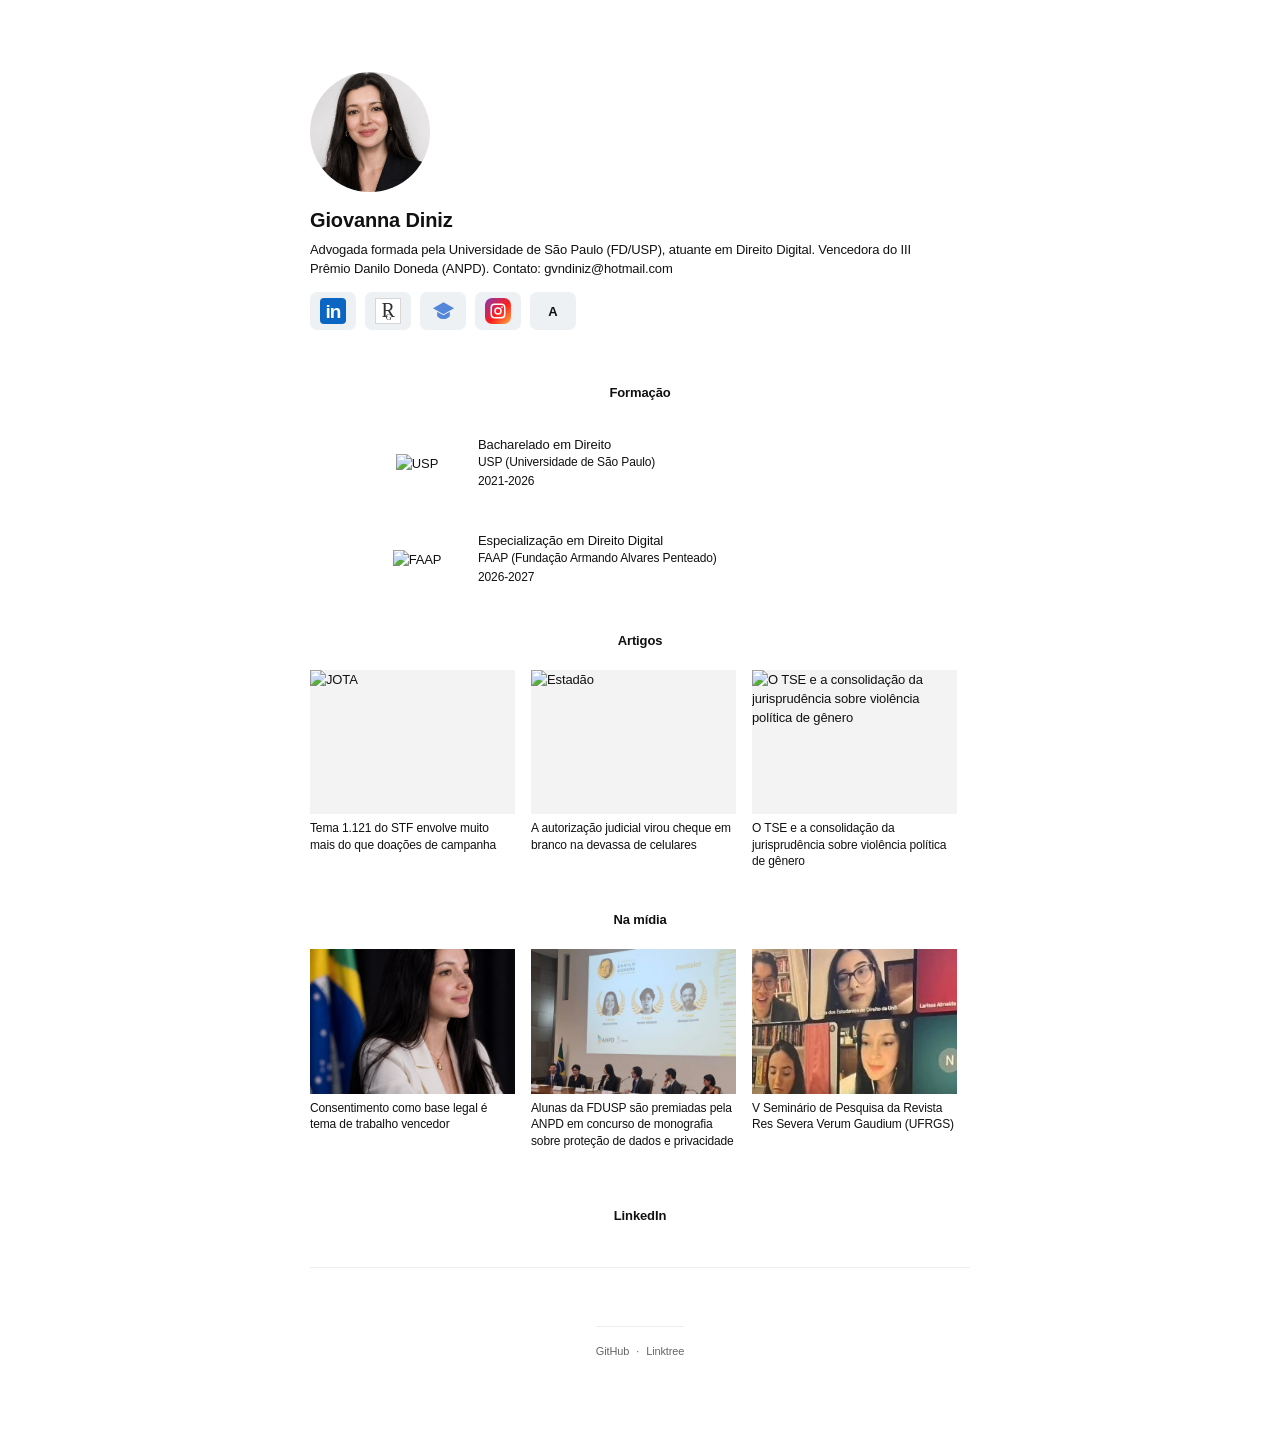
==== index.html @ c80aac91 "Update index.html" ====
<!doctype html>
<html lang="pt-BR">
<head>
  <meta charset="utf-8">
  <meta name="viewport" content="width=device-width, initial-scale=1">

  <title>Giovanna Diniz Eduardo | Direito Digital, Privacidade e Tecnologia</title>
  <meta name="description" content="Giovanna Diniz Eduardo é advogada atuante em Direito Digital, formada pela Universidade de São Paulo (FD/USP), com atuação e produção em privacidade, proteção de dados e tecnologia.">
  <meta name="author" content="Giovanna Diniz Eduardo">
  <meta name="robots" content="index, follow">

  <link rel="canonical" href="https://gvdiniz.github.io/">
  <link rel="icon" type="image/x-icon" href="/favicon.ico">
  <link rel="icon" type="image/png" sizes="512x512" href="/android-chrome-512x512.png">
  <link rel="icon" type="image/png" sizes="192x192" href="/android-chrome-192x192.png">
  <link rel="icon" type="image/png" sizes="32x32" href="/favicon-32x32.png">
  <link rel="icon" type="image/png" sizes="16x16" href="/favicon-16x16.png">
  <link rel="apple-touch-icon" sizes="180x180" href="/apple-touch-icon.png">
  <link rel="manifest" href="/site.webmanifest">
  <meta name="theme-color" content="#000000">
  <link rel="stylesheet" href="styles.css">
  <link rel="stylesheet" href="portrait-overrides.css">

  <meta property="og:type" content="profile">
  <meta property="og:title" content="Giovanna Diniz Eduardo | Direito Digital">
  <meta property="og:description" content="Advogada atuante em Direito Digital. Artigos, formação e aparições na mídia.">
  <meta property="og:url" content="https://gvdiniz.github.io/">
  <meta
  property="og:image"
  content="https://gvdiniz.github.io/images/giovanna-diniz-eduardo.jpg"
>

<meta
  property="og:image:alt"
  content="Giovanna Diniz Eduardo, advogada atuante em Direito Digital"
>

<meta name="twitter:card" content="summary_large_image">

<meta
  name="twitter:image"
  content="https://gvdiniz.github.io/images/giovanna-diniz-eduardo.jpg"
>

  <script type="application/ld+json">
{
  "@context": "https://schema.org",
  "@graph": [
    {
      "@type": "Organization",
      "@id": "https://gvdiniz.github.io/#de-paula-kraft",
      "name": "De Paula Kraft Sociedade de Advogados",
      "url": "https://depaulakraft.com.br/",
      "member": {
        "@type": "EmployeeRole",
        "roleName": "Advogada Associada",
        "member": {
          "@id": "https://gvdiniz.github.io/#giovanna"
        }
      }
    },
    {
      "@type": "Organization",
      "@id": "https://gvdiniz.github.io/#revista-sao-francisco",
      "name": "Revista Acadêmica São Francisco",
      "url": "https://direito.usp.br/area-do-aluno/5ffad5009b33-revista-academica-sao-francisco",
      "member": {
        "@type": "OrganizationRole",
        "roleName": "Editora-Chefe",
        "member": {
          "@id": "https://gvdiniz.github.io/#giovanna"
        }
      }
    },
    {
      "@type": "WebSite",
      "@id": "https://gvdiniz.github.io/#website",
      "url": "https://gvdiniz.github.io/",
      "name": "Giovanna Diniz Eduardo",
      "inLanguage": "pt-BR"
    },
    {
      "@type": "ProfilePage",
      "@id": "https://gvdiniz.github.io/#profile",
      "url": "https://gvdiniz.github.io/",
      "name": "Giovanna Diniz Eduardo",
      "primaryImageOfPage": {
        "@type": "ImageObject",
        "url": "https://gvdiniz.github.io/images/giovanna-diniz-eduardo.jpg"
      },
      "mainEntity": {
        "@type": "Person",
        "@id": "https://gvdiniz.github.io/#giovanna",
        "name": "Giovanna Diniz Eduardo",
        "alternateName": [
          "Giovanna Diniz",
          "gvdiniz"
        ],
        "url": "https://gvdiniz.github.io/",
        "image": {
          "@type": "ImageObject",
          "url": "https://gvdiniz.github.io/images/giovanna-diniz-eduardo.jpg",
          "contentUrl": "https://gvdiniz.github.io/images/giovanna-diniz-eduardo.jpg",
          "caption": "Giovanna Diniz Eduardo"
        },
        "affiliation": {
          "@id": "https://gvdiniz.github.io/#revista-sao-francisco"
        },
        "worksFor": {
          "@id": "https://gvdiniz.github.io/#de-paula-kraft"
        },
        "jobTitle": "Advogada atuante em Direito Digital",
        "description": "Advogada formada pela Universidade de São Paulo (FD/USP), atuante em Direito Digital. Vencedora do III Prêmio Danilo Doneda (ANPD).",
        "disambiguatingDescription": "Giovanna Diniz Eduardo é advogada brasileira atuante em Direito Digital, privacidade e proteção de dados, formada pela USP e FAAP.",
        "sameAs": [
          "https://www.wikidata.org/wiki/Q141515149",
          "https://www.linkedin.com/in/gvdiniz/",
          "https://jus.com.br/@gvdiniz",
          "https://scholar.google.com/citations?user=Sn_oKoaHEwMC&hl=pt-BR",
          "https://www.researchgate.net/profile/Giovanna-Diniz-Eduardo",
          "https://gvdiniz.jusbrasil.com.br/",
          "https://philpeople.org/profiles/giovanna-diniz-eduardo",
          "https://criminalplayer.com.br/players/user1793928688419/",
          "https://github.com/gvdiniz",
          "https://www.threads.com/@gvdiniz",
          "https://instagram.com/gvdiniz",
          "https://usp-br.academia.edu/gvdiniz",
          "https://br.pinterest.com/giovannadinizeduardo/",
          "https://orcid.org/0000-0002-1105-1845",
          "https://linktr.ee/gvdiniz",
          "https://www.congressoemfoco.com.br/autor/giovanna-diniz-eduardo",
          "https://www.jota.info/autor/giovanna-diniz-eduardo",
          "https://lattes.cnpq.br/6420570483544619",
          "https://x.com/gvdiniz"
        ],
        "alumniOf": {
          "@type": "CollegeOrUniversity",
          "name": "Universidade de São Paulo (USP)"
        },
        "award": [
          "Vencedora do III Prêmio Danilo Doneda (ANPD) - 2025",
          "Vencedora na III Competição de Direito, Arbitragem e Tecnologia (CoDiTech Moot), organizada pela Associação Lawgorithm - 2025",
          "Vencedora no I Concurso Imagens em Patrimônio, organizado pelo Centro de Preservação Cultural da Universidade de São Paulo (CPC-USP) - 2023"
        ],
        "knowsAbout": [
          "Direito Digital",
          "Privacidade",
          "Proteção de Dados Pessoais",
          "Data Privacy",
          "Privacy Engineering",
          "Privacy by Design",
          "Dark Patterns",
          "Deceptive Design Patterns",
          "LGPD",
          "ANPD",
          "Governança de Dados",
          "Governança de Inteligência Artificial",
          "Inteligência Artificial",
          "AI Governance",
          "Law",
          "Direito"
        ],
        "subjectOf": [
          {
            "@type": "NewsArticle",
            "headline": "Consentimento como base legal é tema de trabalho vencedor",
            "url": "https://www.gov.br/anpd/pt-br/assuntos/noticias/consentimento-como-base-legal-e-tema-do-trabalho-vencedor?",
            "publisher": {
              "@type": "GovernmentOrganization",
              "name": "Agência Nacional de Proteção de Dados"
            },
            "about": {
              "@id": "https://gvdiniz.github.io/#giovanna"
            }
          },
          {
            "@type": "NewsArticle",
            "headline": "Alunas da FDUSP são premiadas pela ANPD em concurso de monografia sobre proteção de dados e privacidade",
            "url": "https://direito.usp.br/noticia/91f4500c8857-alunas-da-fdusp-sao-premiadas-pela-anpd-em-concurso-de-monografia-sobre-protecao-de-dados-e-privacidade",
            "image": "https://direito.usp.br/pca/arquivos/91f4500c8857_img-20251111-wa0029.jpg",
            "publisher": {
              "@type": "CollegeOrUniversity",
              "name": "Faculdade de Direito da Universidade de São Paulo"
            },
            "about": {
              "@id": "https://gvdiniz.github.io/#giovanna"
            }
          },
          {
            "@type": "WebPage",
            "url": "https://www.instagram.com/p/DRA7g9LDWvh/?img_index=1",
            "about": {
              "@id": "https://gvdiniz.github.io/#giovanna"
            },
            "name": "Giovanna Diniz Eduardo foi a primeira colocada com trabalho sobre consentimento, dark patterns e escolha."
          },
          {
            "@type": "WebPage",
            "url": "https://www.instagram.com/p/DG3xYhdPlyq/?img_index=1",
            "about": {
              "@id": "https://gvdiniz.github.io/#giovanna"
            },
            "name": "Lançamento da Revista Acadêmica São Francisco com participação de Giovanna Diniz."
          },
          {
            "@type": "WebPage",
            "name": "Revista Acadêmica São Francisco",
            "url": "https://direito.usp.br/area-do-aluno/5ffad5009b33-revista-academica-sao-francisco",
            "publisher": {
              "@type": "CollegeOrUniversity",
              "name": "Faculdade de Direito da Universidade de São Paulo"
            },
            "about": {
              "@id": "https://gvdiniz.github.io/#giovanna"
            }
          },
          {
            "@type": "WebPage",
            "url": "https://www.instagram.com/p/DF_Pfx_PO34/",
            "about": {
              "@id": "https://gvdiniz.github.io/#giovanna"
            },
            "name": "Equipe da FDUSP sagrou-se bicampeã na CoDiTech, com Giovanna Diniz entre os pesquisadores.",
            "image": {
              "@type": "ImageObject",
              "url": "https://gvdiniz.github.io/images/giovanna-diniz-eduardo-coditech.jpg",
              "contentUrl": "https://gvdiniz.github.io/images/giovanna-diniz-eduardo-coditech.jpg",
              "caption": "Giovanna Diniz Eduardo na equipe da FDUSP na CoDiTech"
            }
          },
          {
            "@type": "WebPage",
            "url": "https://www.instagram.com/p/C7hEYUROgaU/",
            "about": {
              "@id": "https://gvdiniz.github.io/#giovanna"
            },
            "name": "Concurso de patrimônio cultural da USP premiou Giovanna Diniz na categoria Imagens em Patrimônio."
          },
          {
            "@type": "WebPage",
            "url": "https://www.instagram.com/p/DPKTbcNidyp",
            "about": {
              "@id": "https://gvdiniz.github.io/#giovanna"
            },
            "name": "V Seminário de Pesquisa da Revista Res Severa Verum Gaudium com participação de Giovanna Diniz."
          },
          {
            "@type": "WebPage",
            "url": "https://www.instagram.com/p/DEYQZOuOvb2",
            "about": {
              "@id": "https://gvdiniz.github.io/#giovanna"
            },
            "name": "Síntese visual apresentada pela editora Giovanna Diniz."
          },
          {
            "@type": "WebPage",
            "url": "https://www.instagram.com/p/DPLqUMCCERu",
            "about": {
              "@id": "https://gvdiniz.github.io/#giovanna"
            },
            "name": "Tese de Láurea de Giovanna Diniz sobre mercantilização dos dados pessoais."
          },
          {
            "@type": "WebPage",
            "url": "https://www.instagram.com/p/DGlwj9vx9uP/",
            "about": {
              "@id": "https://gvdiniz.github.io/#giovanna"
            },
            "name": "Evento com participação das editoras e coordenadoras da Revista Acadêmica São Francisco, Giovanna Diniz e Sara Fernandes.",
            "image": {
              "@type": "ImageObject",
              "url": "https://gvdiniz.github.io/images/giovanna-diniz-eduardo-rasf.jpeg",
              "contentUrl": "https://gvdiniz.github.io/images/giovanna-diniz-eduardo-rasf.jpeg",
              "caption": "Giovanna Diniz Eduardo em atividade da Revista Acadêmica São Francisco"
            }
          },
          {
            "@type": "WebPage",
            "url": "https://www.instagram.com/p/CuFhtYURCy9",
            "about": {
              "@id": "https://gvdiniz.github.io/#giovanna"
            },
            "name": "Celebrações — 1º Lugar: inscrição 611 — Giovanna Diniz Eduardo."
          },
          {
            "@type": "WebPage",
            "url": "https://www.instagram.com/p/C-TT3JmRWWO",
            "about": {
              "@id": "https://gvdiniz.github.io/#giovanna"
            },
            "name": "Seleção GPTC-USP — alunos da graduação USP: Eduardo Oliveira Botelho e Giovanna Diniz Eduardo."
          },
          {
            "@type": "WebPage",
            "url": "https://www.threads.com/@faculdade_de_direito_da_usp/post/DRA45LbgbBh/giovanna-diniz-eduardo-foi-a-primeira-colocada-com-o-trabalho-intitulado?hl=pt-br",
            "about": {
              "@id": "https://gvdiniz.github.io/#giovanna"
            },
            "name": "Giovanna Diniz Eduardo foi a primeira colocada com trabalho sobre consentimento e dark patterns.",
            "image": {
              "@type": "ImageObject",
              "url": "https://gvdiniz.github.io/images/giovanna-diniz-eduardo-anpd.jpeg",
              "contentUrl": "https://gvdiniz.github.io/images/giovanna-diniz-eduardo-anpd.jpeg",
              "caption": "Giovanna Diniz Eduardo, primeira colocada no III Prêmio Danilo Doneda da ANPD"
            }
          },
          {
            "@type": "WebPage",
            "url": "https://pt.linkedin.com/posts/de-paula-kraft_decreto-do-mci-e-decreto-contra-misoginia-activity-7481347298875150336-6Gxb",
            "about": {
              "@id": "https://gvdiniz.github.io/#giovanna"
            },
            "name": "De Paula Kraft: artigo de Alice de Perdigão Lana e Giovanna Diniz sobre os Decretos 12.975 e 12.976/2026."
          },
          {
            "@type": "WebPage",
            "url": "https://pt.linkedin.com/posts/de-paula-kraft_equipe-activity-7464631383466926080-wKw-",
            "about": {
              "@id": "https://gvdiniz.github.io/#giovanna"
            },
            "name": "De Paula Kraft Advogados anuncia a chegada de Giovanna Diniz à equipe."
          },
          {
            "@type": "WebPage",
            "name": "Profissionais - De Paula Kraft Advogados",
            "url": "https://depaulakraft.com.br/profissionais/",
            "publisher": {
              "@id": "https://gvdiniz.github.io/#de-paula-kraft"
            },
            "mentions": {
              "@id": "https://gvdiniz.github.io/#giovanna"
            }
          },
          {
            "@type": "NewsArticle",
            "headline": "Foi uma experiência única, de muito aprendizado, individualmente e coletivamente, assinalam vencedores da CoDiTech",
            "url": "https://direito.usp.br/noticia/bba1823bdfca-foi-uma-experiencia-unica-de-muito-aprendizado-individualmente-e-coletivamente-assinalam-vencedores-da-coditech",
            "publisher": {
              "@type": "CollegeOrUniversity",
              "name": "Faculdade de Direito da Universidade de São Paulo"
            },
            "about": {
              "@id": "https://gvdiniz.github.io/#giovanna"
            }
          },
          {
            "@type": "NewsArticle",
            "headline": "ANPD | Consentimento como base legal é tema do trabalho vencedor",
            "url": "https://legismap.com.br/conteudos/artigos-e-noticias/anpd-consentimento-como-base-legal-e-tema-do-trabalho-vencedor",
            "publisher": {
              "@type": "Organization",
              "name": "Legismap"
            },
            "about": {
              "@id": "https://gvdiniz.github.io/#giovanna"
            }
          },
          {
            "@type": "NewsArticle",
            "headline": "Participe da campanha #CartaPorUmGovernoEstadualAberto",
            "url": "https://ok.org.br/noticia/okbr-lanca-campanha-por-comprometimento-de-candidaturas-com-cidades-mais-abertas-2/",
            "publisher": {
              "@type": "Organization",
              "name": "Open Knowledge Brasil"
            },
            "about": {
              "@id": "https://gvdiniz.github.io/#giovanna"
            }
          },
          {
            "@type": "WebPage",
            "name": "De Paula Kraft Advogados - Legal Affairs",
            "url": "https://theorg.com/org/de-paula-kraft-advogados/teams/legal-affairs",
            "about": {
              "@id": "https://gvdiniz.github.io/#giovanna"
            }
          },
          {
            "@type": "WebPage",
            "name": "Resultado Seleção GPTC-USP - 2º semestre 2024",
            "url": "https://www.jorgesoutomaior.com/blog/resultado-selecao-gptc-usp-2o-semestre-2024",
            "about": {
              "@id": "https://gvdiniz.github.io/#giovanna"
            }
          },
          {
            "@type": "WebPage",
            "name": "ENCONTRO IBRAC Concorrência Econômica e Plataformas Digitais",
            "url": "https://www.ibrac.org.br/produto/encontro-ibrac-concorrencia-economica-e-plataformas-digitais/",
            "publisher": {
              "@type": "Organization",
              "name": "IBRAC"
            },
            "about": {
              "@id": "https://gvdiniz.github.io/#giovanna"
            }
          },
          {
            "@type": "NewsArticle",
            "headline": "Pesquisador de Santa Cruz é um dos vencedores em concurso nacional da ANPD",
            "url": "https://www.gaz.com.br/pesquisador-de-santa-cruz-e-um-dos-vencedores-em-concurso-nacional-da-anpd/",
            "publisher": {
              "@type": "Organization",
              "name": "Gazeta do Sul"
            },
            "about": {
              "@id": "https://gvdiniz.github.io/#giovanna"
            }
          },
          {
            "@type": "WebPage",
            "name": "Imagens do Patrimônio — I Concurso de Fotografias do Patrimônio Cultural da USP",
            "url": "https://cpc.webhostusp.sti.usp.br/index.php/2023/03/22/imagens-do-patrimonio-i-concurso-de-fotografias-do-patrimonio-cultural-da-usp/",
            "publisher": {
              "@type": "Organization",
              "name": "Centro de Preservação Cultural da Universidade de São Paulo"
            },
            "about": {
              "@id": "https://gvdiniz.github.io/#giovanna"
            }
          },
          {
            "@type": "WebPage",
            "name": "Confira a lista dos(as) selecionados(as) para participar do Lab 2023",
            "url": "https://ibccrim.org.br/confira-a-lista-dosas-selecionadosas-para-participar-do-lab-2023/",
            "publisher": {
              "@type": "Organization",
              "name": "Instituto Brasileiro de Ciências Criminais"
            },
            "about": {
              "@id": "https://gvdiniz.github.io/#giovanna"
            }
          },
          {
            "@type": "WebPage",
            "name": "Agenda internacional do CADE",
            "url": "https://ibrac.org.br/produto/agenda-internacional-do-cade/",
            "publisher": {
              "@type": "Organization",
              "name": "IBRAC"
            },
            "about": {
              "@id": "https://gvdiniz.github.io/#giovanna"
            }
          },
          {
            "@type": "WebPage",
            "name": "Como a economia dialoga com a prática do antitruste?",
            "url": "https://ibrac.org.br/produto/eventos/como-a-economia-dialoga-com-a-pratica-do-antitruste/",
            "publisher": {
              "@type": "Organization",
              "name": "IBRAC"
            },
            "about": {
              "@id": "https://gvdiniz.github.io/#giovanna"
            }
          },
          {
            "@type": "NewsArticle",
            "headline": "A importância da reescrita jurídica para um Direito mais inclusivo é foco da 2ª edição da Revista Acadêmica São Francisco",
            "url": "https://direito.usp.br/noticia/9ccac7e7e7b4-a-importancia-da-reescrita-juridica-para-um-direito-mais-inclusivo-e-foco-da-2-edicao-da-revista-academica-sao-francisco",
            "publisher": {
              "@type": "CollegeOrUniversity",
              "name": "Faculdade de Direito da Universidade de São Paulo"
            },
            "about": {
              "@id": "https://gvdiniz.github.io/#giovanna"
            }
          },
          {
            "@type": "NewsArticle",
            "headline": "Concurso que premiou aluna da FDUSP, por fotografia nos atos de 11 de agosto, recebe inscrições para segunda edição",
            "url": "https://direito.usp.br/noticia/0c885a16a474-concurso-que-premiou-aluna-da-fdusp-por-fotografia-nos-atos-de-11-de-agosto-recebe-inscricoes-para-segunda-edicao-",
            "publisher": {
              "@type": "CollegeOrUniversity",
              "name": "Faculdade de Direito da Universidade de São Paulo"
            },
            "about": {
              "@id": "https://gvdiniz.github.io/#giovanna"
            }
          },
          {
            "@type": "WebPage",
            "url": "https://www.instagram.com/p/DMJSgjlSSYQ/",
            "name": "Publicação no Instagram mencionando Giovanna Diniz",
            "about": {
              "@id": "https://gvdiniz.github.io/#giovanna"
            }
          },
          {
            "@type": "PodcastEpisode",
            "url": "https://open.spotify.com/episode/5BUiIRnWp2nYPBvivwI47q?si=1c6ff9a7c77e4f67",
            "name": "Episódio no Spotify com participação de Giovanna Diniz",
            "about": {
              "@id": "https://gvdiniz.github.io/#giovanna"
            }
          },
          {
            "@type": "WebPage",
            "url": "https://www.youtube.com/watch?v=g8bZYyxc6yU",
            "name": "Vídeo no YouTube com participação de Giovanna Diniz Eduardo",
            "about": {
              "@id": "https://gvdiniz.github.io/#giovanna"
            }
          }
        ],
        "hasCredential": {
          "@type": "EducationalOccupationalCredential",
          "credentialCategory": "Registro profissional",
          "name": "Inscrição na Ordem dos Advogados do Brasil – Seção São Paulo",
          "identifier": "OAB/SP 545.205",
          "recognizedBy": {
            "@type": "Organization",
            "name": "Ordem dos Advogados do Brasil – Seção São Paulo"
          }
        }
      },
      "hasPart": [
        {
          "@type": "Article",
          "headline": "Tema 1.121 do STF envolve muito mais do que doações de campanha",
          "url": "https://www.jota.info/opiniao-e-analise/artigos/tema-1-121-do-stf-envolve-muito-mais-do-que-doacoes-de-campanha",
          "author": {
            "@id": "https://gvdiniz.github.io/#giovanna"
          },
          "publisher": {
            "@type": "Organization",
            "name": "JOTA"
          }
        },
        {
          "@type": "Article",
          "headline": "A autorização judicial virou cheque em branco na devassa de celulares",
          "url": "https://www.estadao.com.br/politica/blog-do-fausto-macedo/a-autorizacao-judicial-virou-cheque-em-branco-na-devassa-de-celulares/",
          "author": {
            "@id": "https://gvdiniz.github.io/#giovanna"
          },
          "publisher": {
            "@type": "Organization",
            "name": "Estadão"
          },
          "image": {
            "@type": "ImageObject",
            "url": "https://cloudfront-us-east-1.images.arcpublishing.com/estadao/KBVCXH4X6RFGLIBA7FJO7QECNE.jpg",
            "contentUrl": "https://cloudfront-us-east-1.images.arcpublishing.com/estadao/KBVCXH4X6RFGLIBA7FJO7QECNE.jpg",
            "caption": "Giovanna Diniz Eduardo, autora de artigo publicado no Estadão"
          }
        },
        {
          "@type": "Article",
          "headline": "Por que a LGPD não chegou à sua embalagem dos Correios, embora o caminho já esteja aberto",
          "url": "https://conjur.com.br/2026-set-09/por-que-a-lgpd-nao-chegou-a-sua-embalagem-dos-correios-embora-o-caminho-ja-esteja-aberto/",
          "author": {
            "@id": "https://gvdiniz.github.io/#giovanna"
          }
        },
        {
          "@type": "Article",
          "headline": "Decreto do MCI e Decreto contra Misoginia: uma virada no direito digital",
          "url": "https://www.linkedin.com/pulse/decreto-do-mci-e-contra-misoginia-uma-virada-direito-digital-vjtsf",
          "author": {
            "@id": "https://gvdiniz.github.io/#giovanna"
          }
        },
        {
          "@type": "Article",
          "headline": "Aprenda o que é porta lógica e como o Decreto 12.975/26 impacta provedores",
          "url": "https://conjur.com.br/2026-jun-26/aprenda-o-que-e-porta-logica-e-como-o-decreto-no-12-975-26-impacta-provedores-2",
          "author": {
            "@id": "https://gvdiniz.github.io/#giovanna"
          }
        },
        {
          "@type": "ScholarlyArticle",
          "headline": "Notas acerca da política de privacidade do WhatsApp e a crise do consentimento",
          "url": "https://www.tjdft.jus.br/institucional/biblioteca/conteudo-revistas-juridicas/revista-de-direito-do-consumidor/2025-v-34-n-163-jan-fev",
          "author": {
            "@id": "https://gvdiniz.github.io/#giovanna"
          }
        },
        {
          "@type": "ScholarlyArticle",
          "headline": "Consentimento como base legal em ambientes digitais: Dark Patterns, a ilusão da escolha",
          "url": "https://www.gov.br/anpd/pt-br/centrais-de-conteudo/outros-documentos-e-publicacoes-institucionais/iii-premio-danilo-doneda-artigos-cientificos-vencedores.pdf/@@display-file/file",
          "author": {
            "@id": "https://gvdiniz.github.io/#giovanna"
          }
        },
        {
          "@type": "ScholarlyArticle",
          "headline": "Ensaios sobre o uso da inteligência artificial em operações de M&A",
          "url": "https://periodicos.ufmg.br/index.php/algoritmosesociedade/article/view/60875",
          "author": {
            "@id": "https://gvdiniz.github.io/#giovanna"
          }
        },
        {
          "@type": "Article",
          "headline": "O futuro da proteção da imagem póstuma diante de novas mídias",
          "url": "https://conjur.com.br/2025-set-11/o-futuro-da-protecao-da-imagem-postuma-diante-de-novas-midias-2",
          "author": {
            "@id": "https://gvdiniz.github.io/#giovanna"
          }
        },
        {
          "@type": "ScholarlyArticle",
          "headline": "O Renascimento de Justiniano pela Escola Bolonhesa (séc. XI-XIII)",
          "url": "https://seer.ufrgs.br/index.php/resseveraverumgaudium/article/view/141453",
          "author": {
            "@id": "https://gvdiniz.github.io/#giovanna"
          }
        },
        {
          "@type": "Article",
          "headline": "Provas digitais e preservação da cadeia de custódia no espelhamento do WhatsApp Web",
          "url": "https://conjur.com.br/2024-dez-11/provas-digitais-e-a-preservacao-da-cadeia-de-custodia-no-espelhamento-do-whatsapp-web",
          "author": {
            "@id": "https://gvdiniz.github.io/#giovanna"
          }
        },
        {
          "@type": "Article",
          "headline": "Redata: cinco anos no papel e três meses e meio na prática",
          "url": "https://jus.com.br/artigos/120075/redata-cinco-anos-no-papel-e-tres-meses-e-meio-na-pratica",
          "author": {
            "@id": "https://gvdiniz.github.io/#giovanna"
          },
          "publisher": {
            "@type": "Organization",
            "name": "Jus.com.br"
          }
        },
        {
          "@type": "DigitalDocument",
          "name": "Modelo de RIPD – Relatório de Impacto à Proteção de Dados Pessoais",
          "url": "https://www.jusbrasil.com.br/modelos-pecas/modelo-de-ripd-relatorio-de-impacto-a-protecao-de-dados-pessoais/7334372154",
          "author": {
            "@id": "https://gvdiniz.github.io/#giovanna"
          }
        },
        {
          "@type": "Article",
          "headline": "O TSE e a consolidação da jurisprudência sobre violência política de gênero",
          "url": "https://www.congressoemfoco.com.br/artigo/122580/tse-e-a-jurisprudencia-sobre-violencia-politica-de-genero",
          "datePublished": "2026-09-25T18:00:00-03:00",
          "author": {
            "@id": "https://gvdiniz.github.io/#giovanna"
          },
          "publisher": {
            "@type": "Organization",
            "name": "Congresso em Foco"
          }
        }
      ]
    }
  ]
}
  </script>
</head>

<body>
  <main class="site-shell">
    <header class="intro">
      <figure class="portrait">
        <img
          src="images/giovanna-diniz-eduardo.jpg"
          alt="Giovanna Diniz Eduardo, advogada atuante em Direito Digital"
          width="120"
          height="120"
          fetchpriority="high"
        >
      </figure>

      <h1>Giovanna Diniz</h1>

      <p class="bio">
        Advogada formada pela Universidade de São Paulo (FD/USP), atuante em Direito Digital.
        Vencedora do III Prêmio Danilo Doneda (ANPD). Contato: gvndiniz@hotmail.com
      </p>

      <nav class="socials" aria-label="Redes e perfis">
        
        <!-- LinkedIn -->
        <a href="https://www.linkedin.com/in/gvdiniz/" aria-label="LinkedIn" title="LinkedIn">
          <span class="social-icon linkedin-mark" aria-hidden="true">in</span>
        </a>

        <!-- ResearchGate -->
        <a href="https://www.researchgate.net/profile/Giovanna-Diniz-Eduardo" aria-label="ResearchGate" title="ResearchGate">
          <span class="social-icon researchgate-mark" aria-hidden="true">R<sup>G</sup></span>
        </a>

        <!-- Google Scholar -->
        <a href="https://scholar.google.com/citations?user=Sn_oKoaHEwMC&hl=pt-BR" aria-label="Google Scholar" title="Google Scholar">
          <span class="social-icon scholar-mark" aria-hidden="true">
            <svg viewBox="0 0 32 32">
              <path d="M16 5 3.5 12.2 16 19.4l12.5-7.2L16 5Z"></path>
              <path d="M8.5 16.2v5.3c2.2 2.2 4.7 3.4 7.5 3.4s5.3-1.2 7.5-3.4v-5.3L16 20.5l-7.5-4.3Z"></path>
            </svg>
          </span>
        </a>

        <!-- Instagram -->
        <a href="https://instagram.com/gvdiniz" aria-label="Instagram" title="Instagram">
          <span class="social-icon instagram-mark" aria-hidden="true">
            <svg viewBox="0 0 24 24">
              <path d="M7.3 2h9.4A5.3 5.3 0 0 1 22 7.3v9.4a5.3 5.3 0 0 1-5.3 5.3H7.3A5.3 5.3 0 0 1 2 16.7V7.3A5.3 5.3 0 0 1 7.3 2Zm0 2A3.3 3.3 0 0 0 4 7.3v9.4A3.3 3.3 0 0 0 7.3 20h9.4a3.3 3.3 0 0 0 3.3-3.3V7.3A3.3 3.3 0 0 0 16.7 4H7.3Zm9.95 1.5a1.25 1.25 0 1 1 0 2.5 1.25 1.25 0 0 1 0-2.5ZM12 7a5 5 0 1 1 0 10 5 5 0 0 1 0-10Zm0 2a3 3 0 1 0 0 6 3 3 0 0 0 0-6Z"></path>
            </svg>
          </span>
        </a>

<!-- Academia.edu -->
<a href="https://usp-br.academia.edu/gvdiniz" aria-label="Academia.edu" title="Academia.edu"
   target="_blank"
   rel="noopener noreferrer">
  <span class="social-icon academia-mark" aria-hidden="true">A</span>
</a>
        
      </nav>
    </header>

    <section class="section education" aria-labelledby="formacao">
      <h2 id="formacao">Formação</h2>

      <a class="education-row" href="https://www5.usp.br/">
        <span class="school-logo">
          <img
            src="https://giovannadinizeduardo.wordpress.com/wp-content/uploads/2026/09/d6b62396-c53b-4255-9771-a151e8e836cc_uspoficial-logo.jpeg?w=100"
            alt="USP"
          >
        </span>
        <span class="education-copy">
          <strong>Bacharelado em Direito</strong>
          <span>USP (Universidade de São Paulo)</span>
          <span>2021-2026</span>
        </span>
      </a>

      <a class="education-row" href="https://faap.br/">
        <span class="school-logo">
          <img
            src="https://giovannadinizeduardo.wordpress.com/wp-content/uploads/2026/09/e89f047c-33d8-4a08-a94f-83071684a83f_faap-logo.jpeg?w=100"
            alt="FAAP"
          >
        </span>
        <span class="education-copy">
          <strong>Especialização em Direito Digital</strong>
          <span>FAAP (Fundação Armando Alvares Penteado)</span>
          <span>2026-2027</span>
        </span>
      </a>
    </section>

    <section class="section" aria-labelledby="artigos">
      <h2 id="artigos">Artigos</h2>

      <div class="card-grid">

                                <a class="media-card" href="https://www.jota.info/opiniao-e-analise/artigos/tema-1-121-do-stf-envolve-muito-mais-do-que-doacoes-de-campanha">
          <img src="https://images.jota.info/wp-content/uploads/2026/08/55394144399-998a2e4df8-k.jpg" alt="JOTA">
          <span>Tema 1.121 do STF envolve muito mais do que doações de campanha</span>
        </a>

<a class="media-card" href="https://www.estadao.com.br/politica/blog-do-fausto-macedo/a-autorizacao-judicial-virou-cheque-em-branco-na-devassa-de-celulares/">
          <img src="https://feiradolivrodaunesp.com.br/noticias/wp-content/uploads/2022/05/estadao_1x1.png" alt="Estadão">
          <span>A autorização judicial virou cheque em branco na devassa de celulares</span>
        </a>

<a class="media-card" href="https://www.congressoemfoco.com.br/artigo/122580/tse-e-a-jurisprudencia-sobre-violencia-politica-de-genero">
          <img src="https://imagenes.elpais.com/resizer/v2/TWBM2XIKUWRUXX3QB5GEMP5RFY.jpg?auth=26e4a5f9905a05f6461332991641c698f86aff02dd27eb5371ec19b41d9d078c&width=414" alt="O TSE e a consolidação da jurisprudência sobre violência política de gênero">
          <span>O TSE e a consolidação da jurisprudência sobre violência política de gênero</span>
        </a>

<a class="media-card" href="https://jus.com.br/artigos/120075/redata-cinco-anos-no-papel-e-tres-meses-e-meio-na-pratica">
          <img src="https://s2-oglobo.glbimg.com/TTk0iE9vO31hnao1rN1L7s0SBok=/0x0:1600x1066/888x0/smart/filters:strip_icc()/i.s3.glbimg.com/v1/AUTH_da025474c0c44edd99332dddb09cabe8/internal_photos/bs/2025/e/x/3aD92nTbqBNruc1SBs8Q/whatsapp-image-2025-05-19-at-13.20.56-1-.jpeg" alt="Redata: cinco anos no papel e três meses e meio na prática">
          <span>Redata: cinco anos no papel e três meses e meio na prática</span>
        </a>
        
        <a class="media-card" href="https://conjur.com.br/2026-set-09/por-que-a-lgpd-nao-chegou-a-sua-embalagem-dos-correios-embora-o-caminho-ja-esteja-aberto/">
          <img src="https://giovannadinizeduardo.wordpress.com/wp-content/uploads/2026/09/prejuizo-3-bilhoes-correios-primeiro-trimestre-de-2026-960x592-1-edited.jpg" alt="">
          <span>Por que a LGPD não chegou à sua embalagem dos Correios, embora....</span>
        </a>

        <a class="media-card" href="https://www.linkedin.com/pulse/decreto-do-mci-e-contra-misoginia-uma-virada-direito-digital-vjtsf">
          <img src="https://giovannadinizeduardo.wordpress.com/wp-content/uploads/2026/09/1783691883607-edited.png" alt="">
          <span>Decreto do MCI e Decreto contra Misoginia: uma virada no direito digital</span>
        </a>

        <a class="media-card" href="https://conjur.com.br/2026-jun-26/aprenda-o-que-e-porta-logica-e-como-o-decreto-no-12-975-26-impacta-provedores-2">
          <img src="https://giovannadinizeduardo.wordpress.com/wp-content/uploads/2026/09/6f2a1149-3f2d-4133-be64-9bfb5df578fb_fotos-stf-768x485-1.jpeg" alt="">
          <span>Aprenda o que é porta lógica e como o Decreto 12.975/26 impacta provedores</span>
        </a>

        <a class="media-card" href="https://www.tjdft.jus.br/institucional/biblioteca/conteudo-revistas-juridicas/revista-de-direito-do-consumidor/2025-v-34-n-163-jan-fev">
          <img src="https://giovannadinizeduardo.wordpress.com/wp-content/uploads/2026/09/482e0abf-142a-431c-a995-49e34771ec95_logo2.jpeg" alt="">
          <span>Notas acerca da política de privacidade do WhatsApp e a crise do consentimento...</span>
        </a>

        <a class="media-card" href="https://www.gov.br/anpd/pt-br/centrais-de-conteudo/outros-documentos-e-publicacoes-institucionais/iii-premio-danilo-doneda-artigos-cientificos-vencedores.pdf/@@display-file/file">
          <img src="https://giovannadinizeduardo.wordpress.com/wp-content/uploads/2026/09/240a1dff-3622-4859-9759-aa5f029876f9_danilo-doneda-1.jpeg?w=475" alt="">
          <span>Consentimento como base legal em ambientes digitais: "dark patterns" e a...</span>
        </a>

        <a class="media-card" href="https://periodicos.ufmg.br/index.php/algoritmosesociedade/article/view/60875">
          <img src="https://giovannadinizeduardo.wordpress.com/wp-content/uploads/2026/09/4d5e578e-b683-4355-83c6-5cba88b9ead5_pexels-mvtkvrimow-2955313.jpeg" alt="">
          <span>Ensaios sobre o uso da inteligência artificial em operações de M&amp;A...</span>
        </a>

        <a class="media-card" href="https://conjur.com.br/2025-set-11/o-futuro-da-protecao-da-imagem-postuma-diante-de-novas-midias-2">
          <img src="https://giovannadinizeduardo.wordpress.com/wp-content/uploads/2026/09/e1aff3d9-1bb7-4375-a44f-0bdd965b7718_santos-publica-foto-antiga-de-neymar-e-pele-1574365375334-v2-956x1080-1.jpeg" alt="">
          <span>O futuro da proteção da imagem póstuma diante de novas mídias</span>
        </a>

        <a class="media-card" href="https://seer.ufrgs.br/index.php/resseveraverumgaudium/article/view/141453">
          <img src="https://giovannadinizeduardo.wordpress.com/wp-content/uploads/2026/09/1644097f-3f47-4b0a-9735-397c9a2cf6d1_justiniano-219218134.jpeg" alt="">
          <span>O Renascimento de Justiniano pela Escola Bolonhesa (séc. XI-XIII)</span>
        </a>

        <a class="media-card" href="https://conjur.com.br/2024-dez-11/provas-digitais-e-a-preservacao-da-cadeia-de-custodia-no-espelhamento-do-whatsapp-web">
          <img src="https://giovannadinizeduardo.wordpress.com/wp-content/uploads/2026/09/0399ab30-50fe-4cc5-a74e-589e3be89d36_prova-digital-direito-do-trabalho.jpeg" alt="">
          <span>Provas digitais e preservação da cadeia de custódia no espelhamento...</span>
        </a>

      </div>
    </section>

    <section class="section" aria-labelledby="midia">
      <h2 id="midia">Na mídia</h2>

      <div class="card-grid">
        <a class="media-card" href="https://www.gov.br/anpd/pt-br/assuntos/noticias/consentimento-como-base-legal-e-tema-do-trabalho-vencedor?">
          <img src="https://gvdiniz.github.io/images/giovanna-diniz-eduardo-anpd-gov.jpg" alt="">
          <span>Consentimento como base legal é tema de trabalho vencedor</span>
        </a>

        <a class="media-card" href="https://direito.usp.br/noticia/91f4500c8857-alunas-da-fdusp-sao-premiadas-pela-anpd-em-concurso-de-monografia-sobre-protecao-de-dados-e-privacidade">
          <img src="https://gvdiniz.github.io/images/giovanna-diniz-eduardo-anpd.jpeg" alt="">
          <span>Alunas da FDUSP são premiadas pela ANPD em concurso de monografia sobre proteção de dados e privacidade</span>
        </a>

        <a class="media-card" href="https://www.instagram.com/p/DPKTbcNidyp">
          <img src="https://gvdiniz.github.io/images/giovanna-diniz-eduardo-res-severa.jpeg" alt="">
          <span>V Seminário de Pesquisa da Revista Res Severa Verum Gaudium (UFRGS)</span>
        </a>

        <a class="media-card" href="https://direito.usp.br/noticia/bba1823bdfca-foi-uma-experiencia-unica-de-muito-aprendizado-individualmente-e-coletivamente-assinalam-vencedores-da-coditech">
          <img src="https://gvdiniz.github.io/images/giovanna-diniz-eduardo-coditech.jpg" alt="">
          <span>"Foi uma experiência única, de muito aprendizado, individualmente e coletivamente", assinalam vencedores da CoDiTech</span>
        </a>

        <a class="media-card" href="https://direito.usp.br/noticia/9ccac7e7e7b4-a-importancia-da-reescrita-juridica-para-um-direito-mais-inclusivo-e-foco-da-2-edicao-da-revista-academica-sao-francisco">
          <img src="https://gvdiniz.github.io/images/giovanna-diniz-eduardo-rasf.jpeg" alt="">
          <span>A importância da reescrita jurídica para um Direito mais inclusivo é foco da 2ª edição da Revista Acadêmica São Francisco</span>
        </a>

        <a class="media-card" href="https://direito.usp.br/noticia/0c885a16a474-concurso-que-premiou-aluna-da-fdusp-por-fotografia-nos-atos-de-11-de-agosto-recebe-inscricoes-para-segunda-edicao-">
          <img src="https://giovannadinizeduardo.wordpress.com/wp-content/uploads/2026/09/0c885a16a474_65a102e8-1b00-47be-98fa-a6c5728aa765-edited.jpeg" alt="">
          <span>Concurso que premiou aluna da FDUSP, por fotografia nos atos de 11 de agosto, recebe inscrições para segunda edição</span>
        </a>
      </div>
    </section>

<section class="section" aria-labelledby="linkedin">
  <h2 id="linkedin">LinkedIn</h2>

  <!-- Elfsight LinkedIn Feed | Untitled LinkedIn Feed -->
  <script src="https://elfsightcdn.com/platform.js" async></script>
  <div
    class="elfsight-app-58668c45-5e2f-4001-afe1-8839757e3f6d"
    data-elfsight-app-lazy
  ></div>
</section>

<footer>

    
    <footer>
      <a href="https://github.com/gvdiniz">GitHub</a>
      <span>·</span>
      <a href="https://linktr.ee/gvdiniz">Linktree</a>
    </footer>
  </main>
</body>
</html>
---- styles.css ----
/* Static recreation of the clean WordPress layout shown in the reference screenshot. */

:root {
  --page-width: 660px;
  --text: #111;
  --muted: #555;
  --soft: #777;
  --gap: 18px;
}

* {
  box-sizing: border-box;
}

html {
  background: #fff;
}

body {
  margin: 0;
  background: #fff;
  color: var(--text);
  font-family: "Helvetica Neue", Helvetica, Arial, sans-serif;
  font-size: 13px;
  line-height: 1.48;
  font-weight: 400;
  letter-spacing: -0.01em;
  -webkit-font-smoothing: antialiased;
  text-rendering: optimizeLegibility;
}

a {
  color: inherit;
  text-decoration: none;
}

.site-shell {
  width: min(var(--page-width), calc(100% - 36px));
  margin: 0 auto;
  padding: 52px 0 70px;
}

.intro h1 {
  margin: 0 0 8px;
  font-size: 20px;
  line-height: 1.2;
  font-weight: 500;
}

.bio {
  margin: 0;
  max-width: 620px;
  font-size: 13px;
}

.socials {
  display: flex;
  gap: 7px;
  align-items: center;
  margin: 14px 0 25px;
}

.socials a {
  width: 25px;
  height: 25px;
  border-radius: 50%;
  display: grid;
  place-items: center;
  text-decoration: none;
  transition: transform 120ms ease, opacity 120ms ease;
}

.socials a:nth-child(1) {
  background: #0a66c2;
  color: white;
}

.socials a:nth-child(2) {
  background: #d62976;
  color: white;
}

.socials a:nth-child(3) {
  background: #eee;
  color: #333;
}

.socials a:hover {
  transform: translateY(-1px);
  opacity: .85;
}

.socials svg {
  width: 14px;
  height: 14px;
  fill: currentColor;
}

.portrait {
  margin: 0 auto 31px;
  width: min(420px, 100%);
}

.portrait img {
  display: block;
  width: 100%;
  height: auto;
}

.section {
  margin-top: 28px;
}

.section h2 {
  margin: 0 0 18px;
  text-align: center;
  font-size: 13px;
  font-weight: 500;
}

.education {
  width: min(520px, 100%);
  margin-left: auto;
  margin-right: auto;
}

.education-row {
  display: grid;
  grid-template-columns: 74px 1fr;
  gap: 24px;
  align-items: center;
  min-height: 86px;
  color: inherit;
  text-decoration: none;
}

.education-row + .education-row {
  margin-top: 10px;
}

.school-logo {
  display: grid;
  place-items: center;
}

.school-logo img {
  max-width: 58px;
  max-height: 58px;
  width: auto;
  height: auto;
  object-fit: contain;
}

.education-copy {
  display: flex;
  flex-direction: column;
  align-items: flex-start;
}

.education-copy strong {
  font-size: 13px;
  line-height: 1.3;
}

.education-copy em {
  font-size: 12px;
  line-height: 1.3;
  font-weight: 400;
}

.education-copy > span {
  margin-top: 1px;
  font-size: 12px;
}

.card-grid {
  display: flex;
  gap: 16px;
  overflow-x: auto;
  overflow-y: hidden;
  padding: 2px 2px 12px;
  margin: 0 -2px;
  scroll-snap-type: x mandatory;
  scroll-padding-left: 2px;
  -webkit-overflow-scrolling: touch;
  scrollbar-width: thin;
  scrollbar-color: #d7d7d7 transparent;
}

.card-grid::-webkit-scrollbar {
  height: 6px;
}

.card-grid::-webkit-scrollbar-track {
  background: transparent;
}

.card-grid::-webkit-scrollbar-thumb {
  background: #d7d7d7;
  border-radius: 999px;
}

.media-card {
  display: block;
  flex: 0 0 205px;
  width: 205px;
  color: #111;
  text-decoration: none;
  scroll-snap-align: start;
}

.media-card img {
  display: block;
  width: 100%;
  aspect-ratio: 1.42 / 1;
  object-fit: cover;
  margin-bottom: 6px;
  background: #f3f3f3;
}

.media-card span {
  display: block;
  font-size: 12px;
  line-height: 1.38;
  text-decoration: none;
}

.media-card:hover span {
  opacity: .62;
}

footer {
  display: flex;
  justify-content: center;
  gap: 7px;
  margin-top: 42px;
  padding-top: 16px;
  border-top: 1px solid #eee;
  color: #666;
  font-size: 11px;
}

footer a {
  color: inherit;
  text-decoration: none;
}

@media (min-width: 1100px) {
  .site-shell {
    padding-top: 72px;
  }
}

@media (max-width: 620px) {
  body {
    font-size: 14px;
  }

  .site-shell {
    width: min(100% - 30px, var(--page-width));
    padding-top: 32px;
  }

  .intro h1 {
    font-size: 22px;
  }

  .bio {
    font-size: 14px;
  }

  .portrait {
    width: min(100%, 390px);
  }

  .education-row {
    grid-template-columns: 62px 1fr;
    gap: 16px;
  }


  .media-card span {
    font-size: 12.5px;
  }
}

@media (max-width: 420px) {

  .education-row {
    grid-template-columns: 56px 1fr;
  }
}


/* Refined Helvetica treatment */
.bio,
.education-copy,
.media-card span,
footer {
  font-weight: 400;
}

.education-copy strong,
.section h2,
.intro h1 {
  font-weight: 500;
}

.media-card span,
.education-row,
footer a {
  text-decoration: none;
}

.media-card {
  transition: opacity 140ms ease;
}

.media-card:hover {
  opacity: .68;
}


/* Horizontal article/media carousels */
@media (max-width: 620px) {
  .card-grid {
    gap: 13px;
    margin-right: calc((100vw - 100%) / -2);
    padding-right: 20px;
  }

  .media-card {
    flex-basis: min(72vw, 245px);
    width: min(72vw, 245px);
  }
}

@media (min-width: 621px) {
  .card-grid {
    cursor: grab;
  }
}


/* Stronger identity + section headings */
.intro h1,
.section h2 {
  font-weight: 700;
}

/* Expanded social/profile buttons */
.socials {
  display: flex;
  flex-wrap: wrap;
  gap: 9px;
  align-items: center;
  margin: 14px 0 25px;
}

.socials a {
  width: 46px;
  height: 38px;
  border-radius: 7px;
  display: grid;
  place-items: center;
  background: #eef1f4 !important;
  color: #111 !important;
  text-decoration: none;
  transition: transform 120ms ease, background-color 120ms ease;
}

.socials a:hover {
  transform: translateY(-1px);
  background: #e3e7eb !important;
  opacity: 1;
}

.social-icon {
  display: grid;
  place-items: center;
  width: 26px;
  height: 26px;
  line-height: 1;
  font-family: "Helvetica Neue", Helvetica, Arial, sans-serif;
  font-weight: 700;
}

.linktree-mark {
  border-radius: 6px;
  background: #43e66b;
  color: #080808;
  font-size: 22px;
}

.linkedin-mark {
  border-radius: 4px;
  background: #0a66c2;
  color: #fff;
  font-size: 19px;
  letter-spacing: -0.05em;
}

.oab-mark {
  border-radius: 50%;
  border: 2px solid #b89545;
  background: #163e78;
  color: #fff;
  font-size: 8px;
  letter-spacing: .02em;
}

.researchgate-mark {
  background: #fff;
  color: #2f2f2f;
  border: 1px solid #d7d7d7;
  font-family: Georgia, "Times New Roman", serif;
  font-size: 20px;
  font-weight: 400;
}

.researchgate-mark sup {
  font-size: 8px;
  margin-left: 1px;
  margin-top: -9px;
}

.scholar-mark {
  color: #5487d9;
}

.scholar-mark svg {
  width: 27px;
  height: 27px;
  fill: currentColor;
}

.instagram-mark {
  border-radius: 7px;
  background: linear-gradient(135deg, #833ab4, #fd1d1d 55%, #fcb045);
  color: #fff;
}

.instagram-mark svg {
  width: 18px;
  height: 18px;
  fill: currentColor;
}

.github-mark {
  color: #111;
}

.github-mark svg {
  width: 26px;
  height: 26px;
  fill: currentColor;
}

@media (max-width: 420px) {
  .socials {
    gap: 7px;
  }

  .socials a {
    width: 42px;
    height: 36px;
  }
}
---- portrait-overrides.css ----
/* Ajuste visual da foto de perfil e do cabecalho.
   Este arquivo e carregado DEPOIS do styles.css original. */

.site-shell > .intro {
  display: flex;
  flex-direction: column;
  align-items: flex-start;
  text-align: left;
}

.site-shell > .intro > .portrait {
  display: block;
  float: none;
  position: static;
  width: 120px;
  height: 120px;
  max-width: none;
  margin: 0 0 16px 0;
  padding: 0;
  align-self: flex-start;
}

.site-shell > .intro > .portrait > img {
  display: block;
  width: 120px;
  height: 120px;
  max-width: none;
  aspect-ratio: 1 / 1;
  border-radius: 50%;
  object-fit: cover;
  object-position: center 34%;
}

.site-shell > .intro > h1,
.site-shell > .intro > .bio,
.site-shell > .intro > .socials {
  align-self: flex-start;
  text-align: left;
}

.site-shell > .intro > .socials {
  justify-content: flex-start;
}

@media (max-width: 600px) {
  .site-shell > .intro > .portrait,
  .site-shell > .intro > .portrait > img {
    width: 104px;
    height: 104px;
  }
}
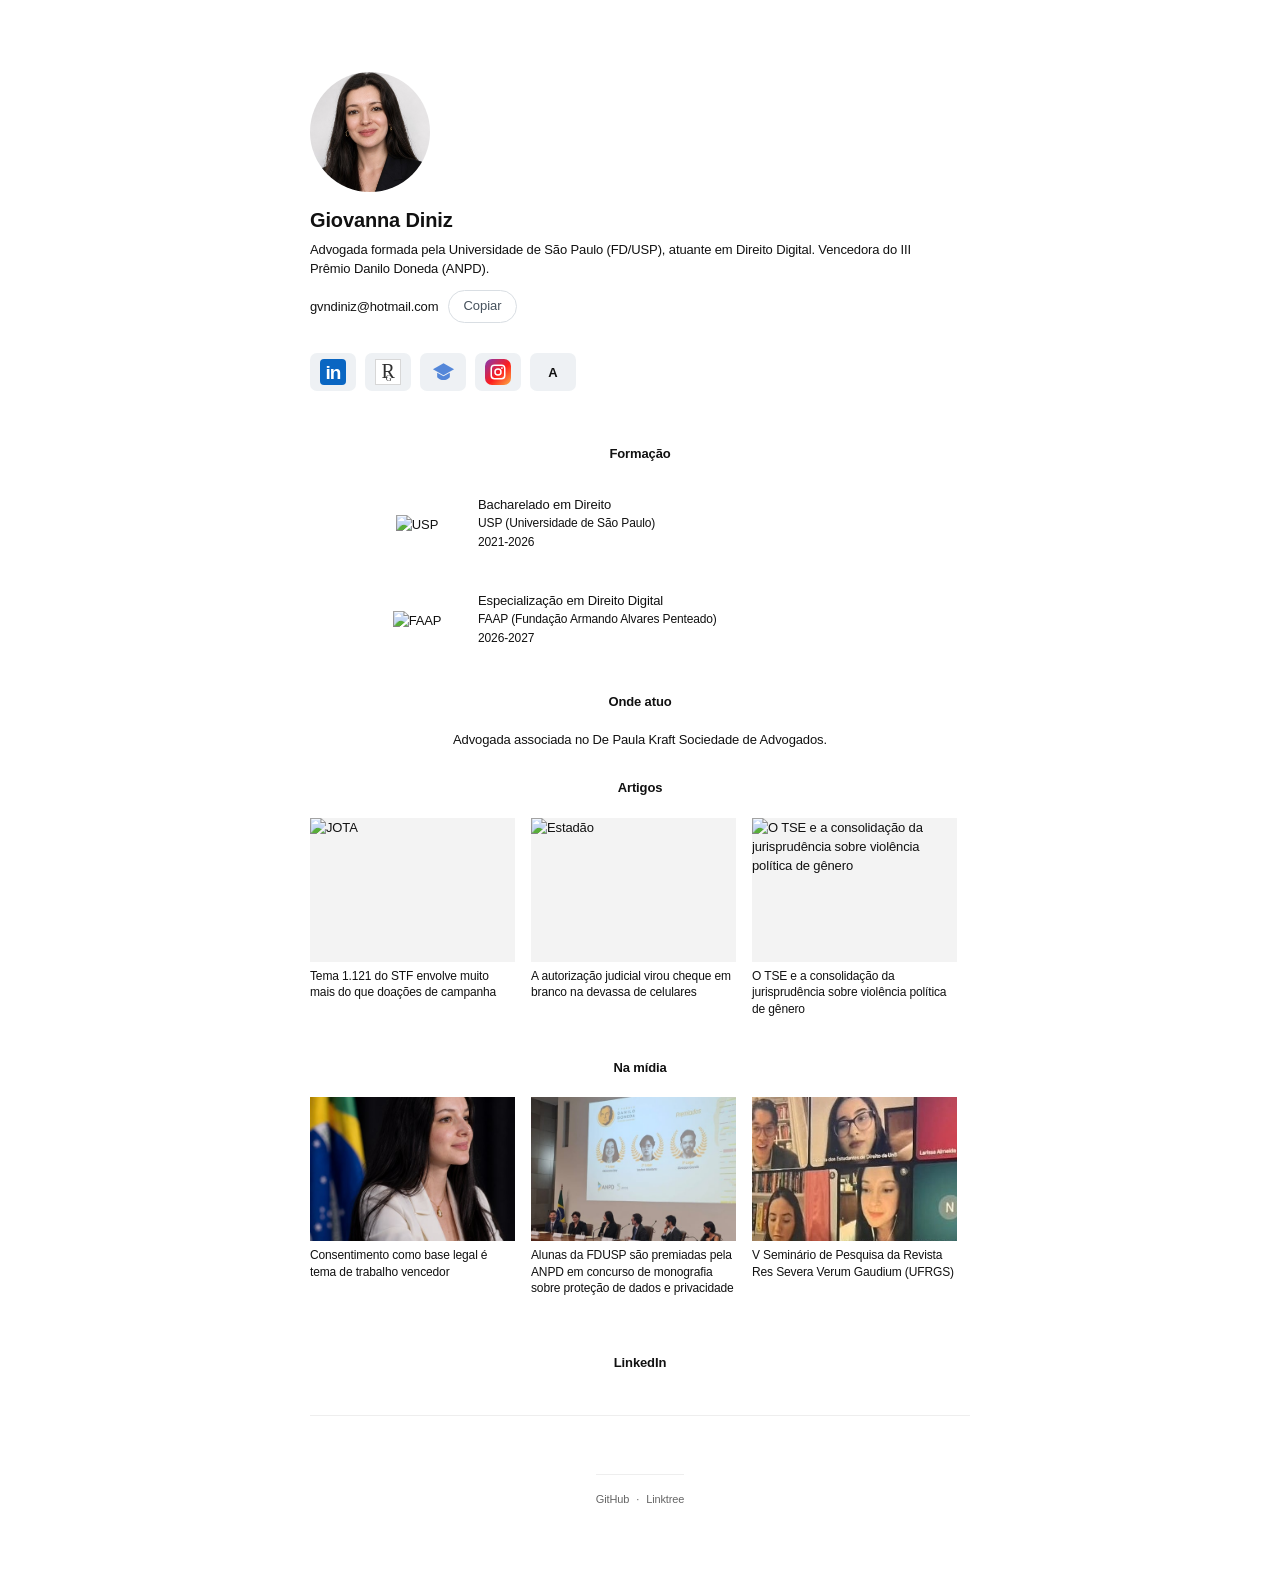
==== commit e1eae37d: "Update index.html" ====
--- a/index.html
+++ b/index.html
@@ -20,6 +20,18 @@
   <meta name="theme-color" content="#000000">
   <link rel="stylesheet" href="styles.css">
   <link rel="stylesheet" href="portrait-overrides.css">
+  <style>
+    /* Contato: discreto e alinhado ao visual existente. */
+    .contact-row { display: flex; align-items: center; flex-wrap: wrap; gap: 10px; margin: 12px 0 16px; }
+    .contact-email { color: inherit; text-decoration: none; overflow-wrap: anywhere; }
+    .contact-email:hover { text-decoration: underline; }
+    .copy-email-button { font: inherit; font-size: 13px; line-height: 1.3; color: #46515c; background: #fff; border: 1px solid #d9dee3; border-radius: 999px; padding: 7px 14px; cursor: pointer; transition: background-color .15s, border-color .15s; }
+    .copy-email-button:hover { background: #f0f3f5; border-color: #c7cfd5; }
+    .copy-email-button:focus-visible { outline: 2px solid #2869a7; outline-offset: 3px; }
+    .workplace-copy { text-align: center; line-height: 1.65; }
+    .workplace-copy a { color: inherit; text-underline-offset: 3px; }
+  </style>
+
 
   <meta property="og:type" content="profile">
   <meta property="og:title" content="Giovanna Diniz Eduardo | Direito Digital">
@@ -675,8 +687,13 @@
 
       <p class="bio">
         Advogada formada pela Universidade de São Paulo (FD/USP), atuante em Direito Digital.
-        Vencedora do III Prêmio Danilo Doneda (ANPD). Contato: gvndiniz@hotmail.com
+        Vencedora do III Prêmio Danilo Doneda (ANPD).
       </p>
+
+      <div class="contact-row" aria-label="Contato por e-mail">
+        <a class="contact-email" href="mailto:gvndiniz@hotmail.com">gvndiniz@hotmail.com</a>
+        <button class="copy-email-button" type="button" data-copy-email="gvndiniz@hotmail.com" aria-label="Copiar endereço de e-mail">Copiar</button>
+      </div>
 
       <nav class="socials" aria-label="Redes e perfis">
         
@@ -751,6 +768,13 @@
       </a>
     </section>
 
+    <section class="section workplace" aria-labelledby="onde-atuo">
+      <h2 id="onde-atuo">Onde atuo</h2>
+      <p class="workplace-copy">
+        Advogada associada no <a href="https://depaulakraft.com.br/" target="_blank" rel="noopener noreferrer">De Paula Kraft Sociedade de Advogados</a>.
+      </p>
+    </section>
+
     <section class="section" aria-labelledby="artigos">
       <h2 id="artigos">Artigos</h2>
 
@@ -880,5 +904,38 @@
       <a href="https://linktr.ee/gvdiniz">Linktree</a>
     </footer>
   </main>
+  <script>
+    document.querySelectorAll('[data-copy-email]').forEach(function (button) {
+      button.addEventListener('click', async function () {
+        const email = button.getAttribute('data-copy-email');
+        try {
+          if (navigator.clipboard && window.isSecureContext) {
+            await navigator.clipboard.writeText(email);
+          } else {
+            const temporary = document.createElement('textarea');
+            temporary.value = email;
+            temporary.setAttribute('readonly', '');
+            temporary.style.position = 'fixed';
+            temporary.style.opacity = '0';
+            document.body.appendChild(temporary);
+            temporary.select();
+            const copied = document.execCommand('copy');
+            temporary.remove();
+            if (!copied) throw new Error('Não foi possível copiar');
+          }
+          button.textContent = 'Copiado!';
+          button.setAttribute('aria-label', 'E-mail copiado');
+        } catch (error) {
+          button.textContent = 'Não foi possível copiar';
+          button.setAttribute('aria-label', 'Falha ao copiar e-mail');
+        }
+        clearTimeout(button._resetCopyTimeout);
+        button._resetCopyTimeout = setTimeout(function () {
+          button.textContent = 'Copiar';
+          button.setAttribute('aria-label', 'Copiar endereço de e-mail');
+        }, 2200);
+      });
+    });
+  </script>
 </body>
 </html>
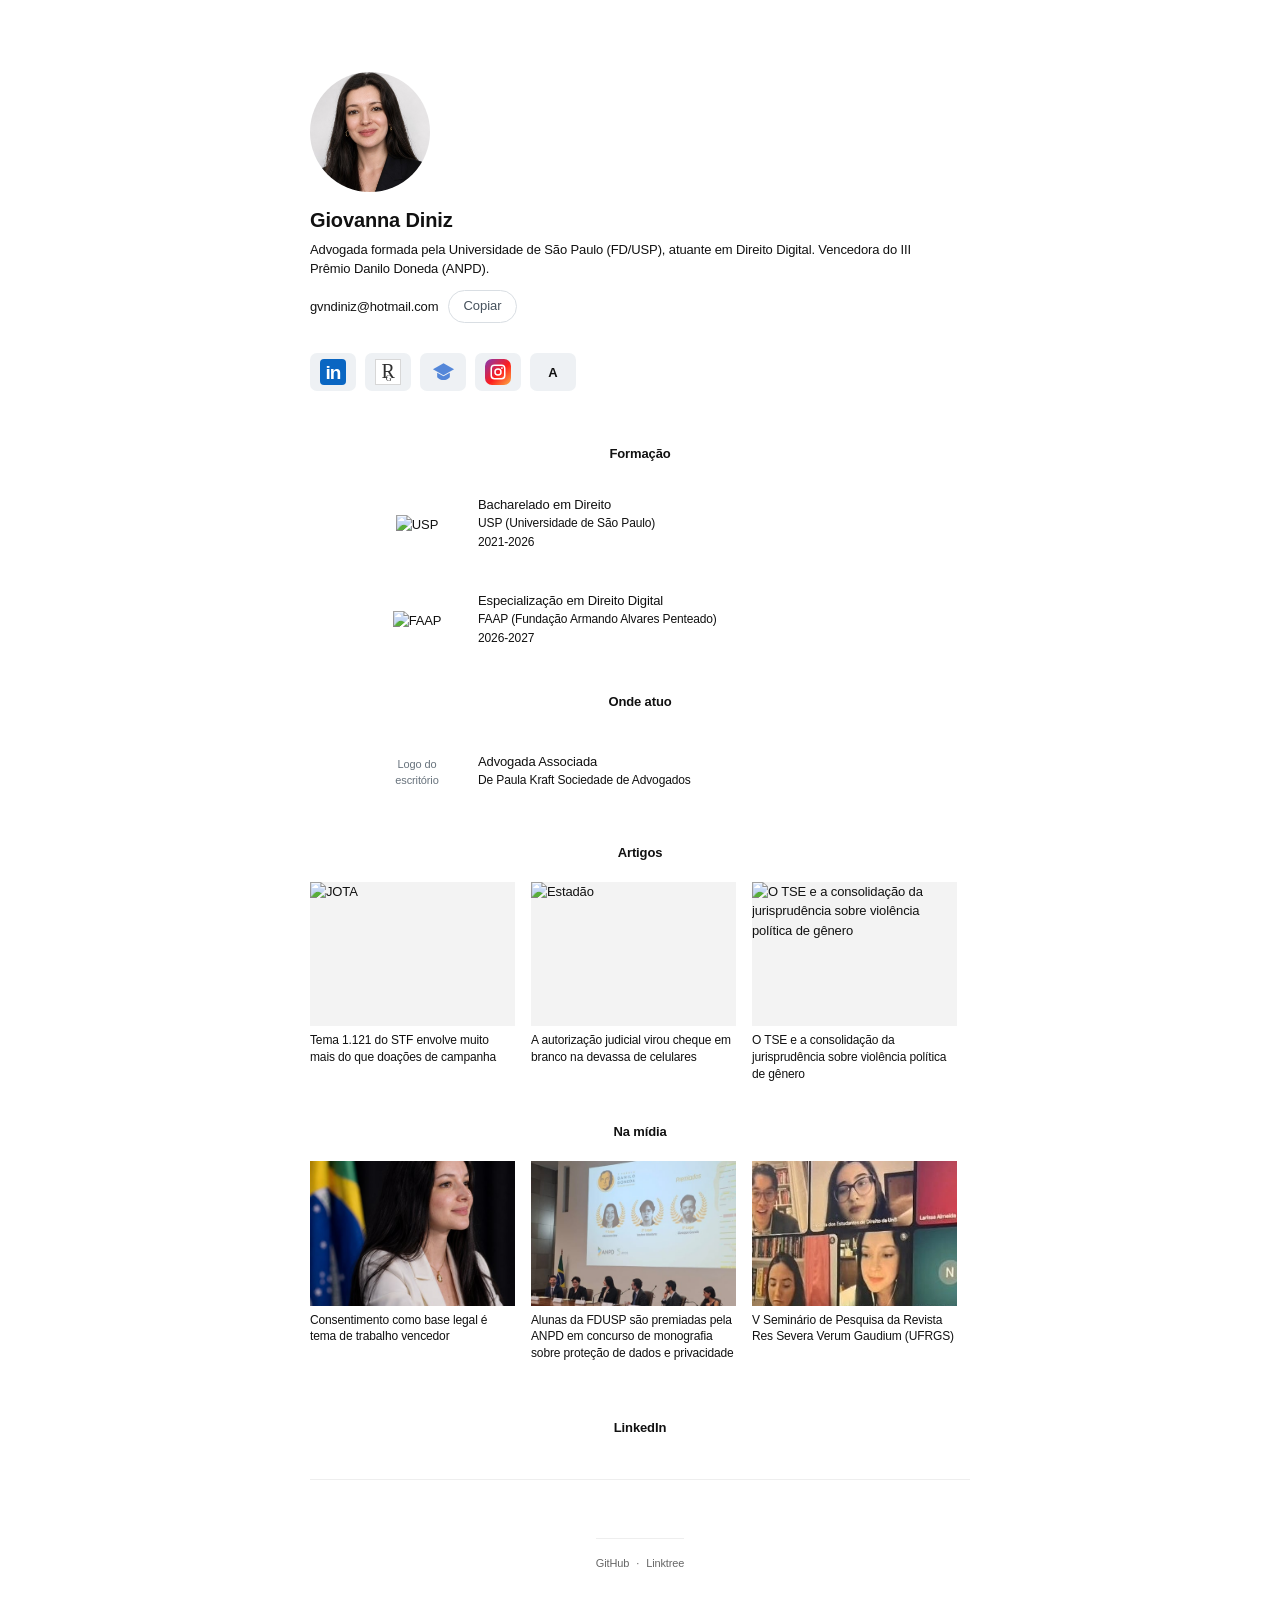
==== commit e596f2d5: "Update index.html" ====
--- a/index.html
+++ b/index.html
@@ -28,8 +28,8 @@
     .copy-email-button { font: inherit; font-size: 13px; line-height: 1.3; color: #46515c; background: #fff; border: 1px solid #d9dee3; border-radius: 999px; padding: 7px 14px; cursor: pointer; transition: background-color .15s, border-color .15s; }
     .copy-email-button:hover { background: #f0f3f5; border-color: #c7cfd5; }
     .copy-email-button:focus-visible { outline: 2px solid #2869a7; outline-offset: 3px; }
-    .workplace-copy { text-align: center; line-height: 1.65; }
-    .workplace-copy a { color: inherit; text-underline-offset: 3px; }
+    /* O espaço para o logo usa a mesma coluna dos logos de Formação. */
+    .workplace-logo-placeholder { display: flex; align-items: center; justify-content: center; width: 100%; min-height: 48px; font-size: 11px; color: #68737d; text-align: center; }
   </style>
 
 
@@ -768,11 +768,20 @@
       </a>
     </section>
 
-    <section class="section workplace" aria-labelledby="onde-atuo">
+    <section class="section education workplace" aria-labelledby="onde-atuo">
       <h2 id="onde-atuo">Onde atuo</h2>
-      <p class="workplace-copy">
-        Advogada associada no <a href="https://depaulakraft.com.br/" target="_blank" rel="noopener noreferrer">De Paula Kraft Sociedade de Advogados</a>.
-      </p>
+
+      <a class="education-row" href="https://depaulakraft.com.br/" target="_blank" rel="noopener noreferrer">
+        <span class="school-logo">
+          <!-- Coloque a imagem do escritório em images/de-paula-kraft-logo.png. -->
+          <img src="images/de-paula-kraft-logo.png" alt="Logo De Paula Kraft" onerror="this.hidden=true; this.nextElementSibling.hidden=false;">
+          <span class="workplace-logo-placeholder" hidden>Logo do escritório</span>
+        </span>
+        <span class="education-copy">
+          <strong>Advogada Associada</strong>
+          <span>De Paula Kraft Sociedade de Advogados</span>
+        </span>
+      </a>
     </section>
 
     <section class="section" aria-labelledby="artigos">
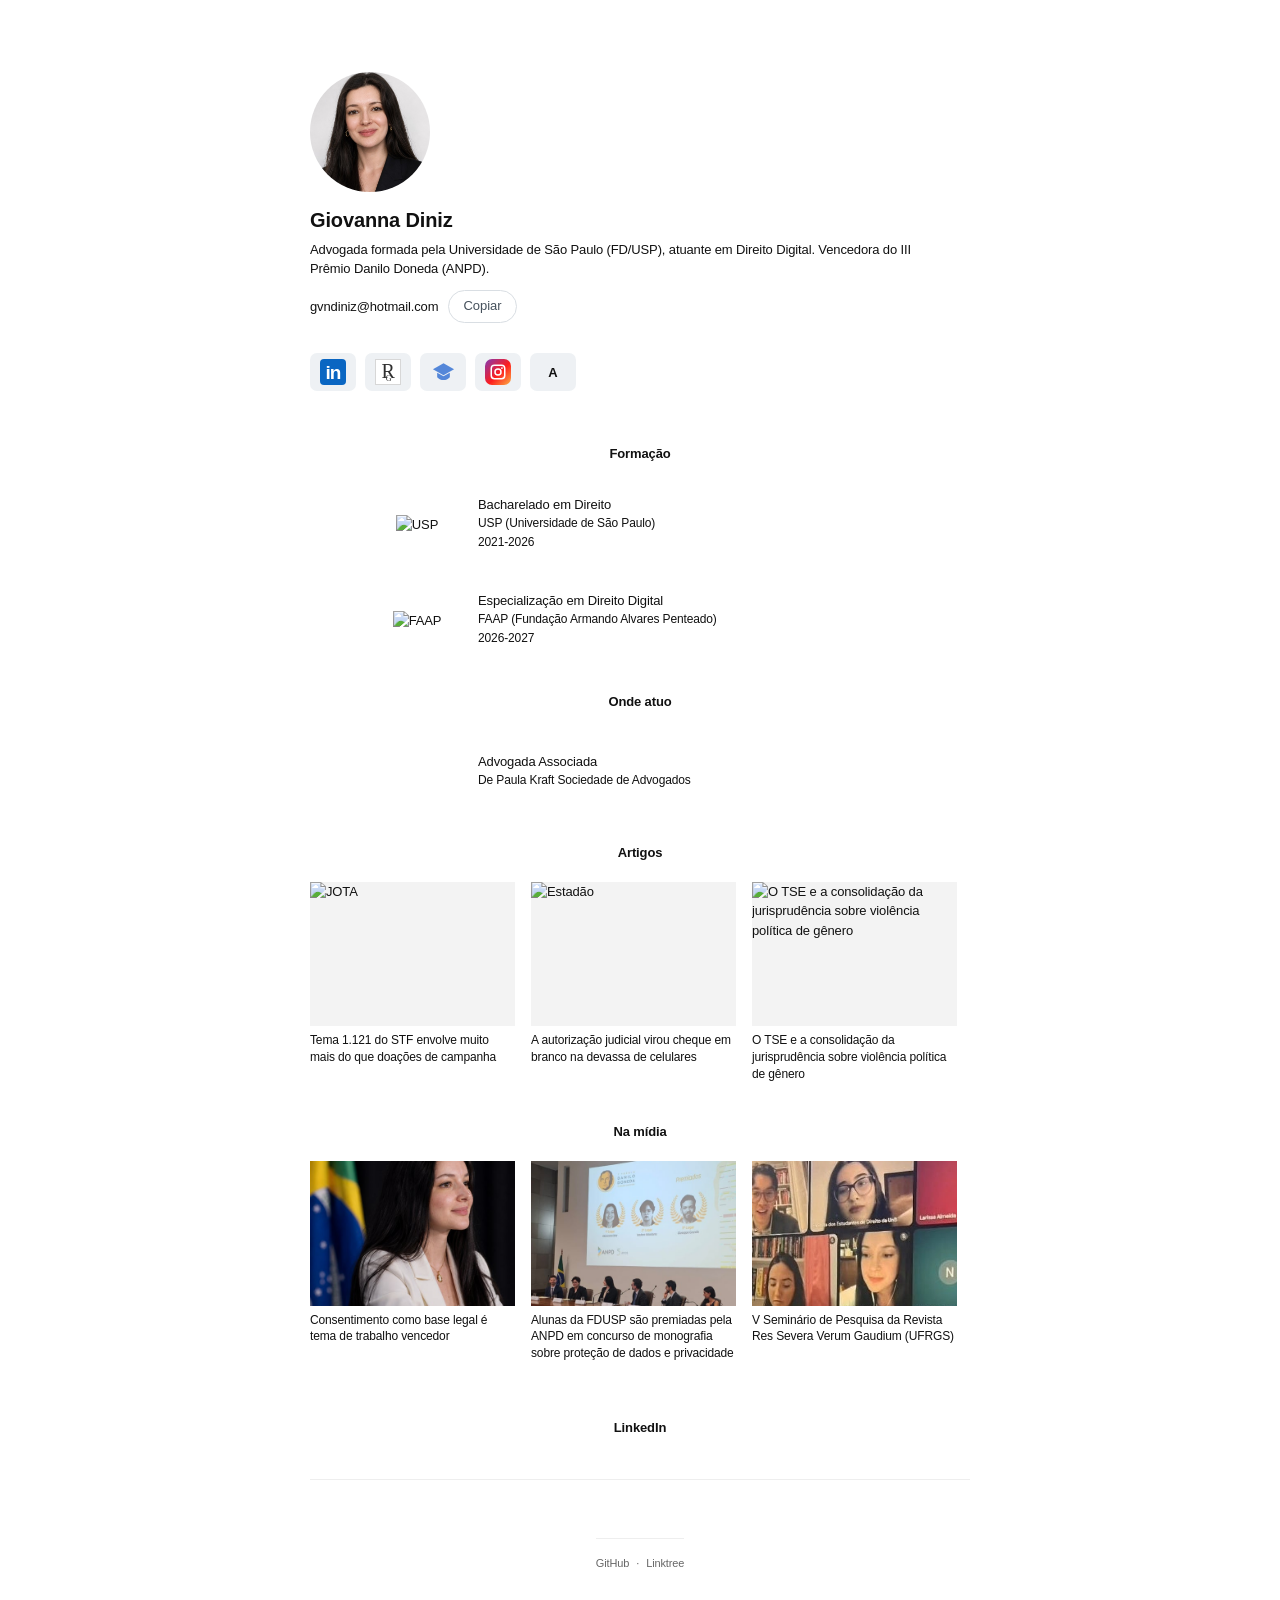
==== commit 52096e83: "Update index.html" ====
--- a/index.html
+++ b/index.html
@@ -773,9 +773,7 @@
 
       <a class="education-row" href="https://depaulakraft.com.br/" target="_blank" rel="noopener noreferrer">
         <span class="school-logo">
-          <!-- Coloque a imagem do escritório em images/de-paula-kraft-logo.png. -->
-          <img src="images/de-paula-kraft-logo.png" alt="Logo De Paula Kraft" onerror="this.hidden=true; this.nextElementSibling.hidden=false;">
-          <span class="workplace-logo-placeholder" hidden>Logo do escritório</span>
+          <img src="https://media.licdn.com/dms/image/v2/D4D0BAQF9ZPKoJa-T9w/company-logo_200_200/company-logo_200_200/0/1723217303101/de_paula_kraft_logo?e=1796860800&amp;v=beta&amp;t=Yyth-bqsxTiSm503nHqLWE8ts3evX_brAuzwgHsblPU" alt="Logo De Paula Kraft" loading="lazy" onerror="this.hidden=true; this.nextElementSibling.hidden=false;">
         </span>
         <span class="education-copy">
           <strong>Advogada Associada</strong>
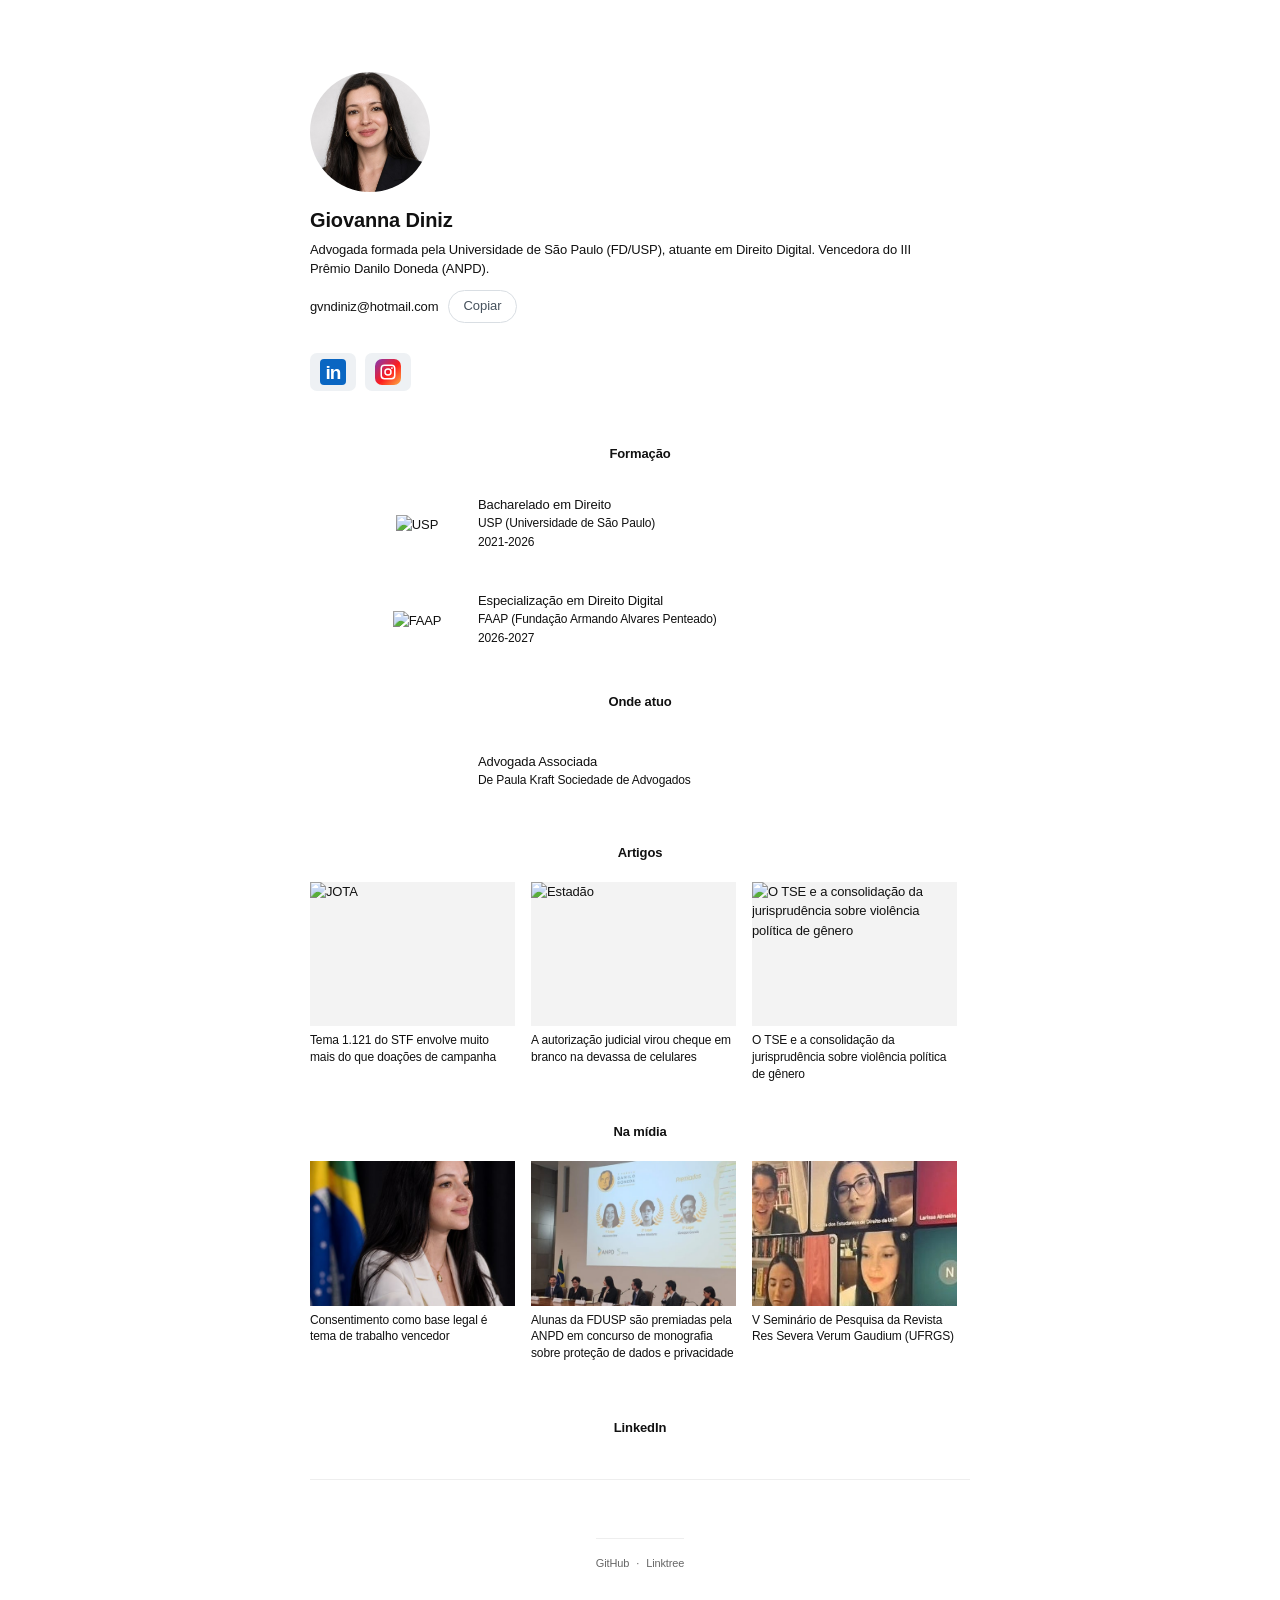
==== commit b8ed67ca: "Update index.html" ====
--- a/index.html
+++ b/index.html
@@ -702,21 +702,6 @@
           <span class="social-icon linkedin-mark" aria-hidden="true">in</span>
         </a>
 
-        <!-- ResearchGate -->
-        <a href="https://www.researchgate.net/profile/Giovanna-Diniz-Eduardo" aria-label="ResearchGate" title="ResearchGate">
-          <span class="social-icon researchgate-mark" aria-hidden="true">R<sup>G</sup></span>
-        </a>
-
-        <!-- Google Scholar -->
-        <a href="https://scholar.google.com/citations?user=Sn_oKoaHEwMC&hl=pt-BR" aria-label="Google Scholar" title="Google Scholar">
-          <span class="social-icon scholar-mark" aria-hidden="true">
-            <svg viewBox="0 0 32 32">
-              <path d="M16 5 3.5 12.2 16 19.4l12.5-7.2L16 5Z"></path>
-              <path d="M8.5 16.2v5.3c2.2 2.2 4.7 3.4 7.5 3.4s5.3-1.2 7.5-3.4v-5.3L16 20.5l-7.5-4.3Z"></path>
-            </svg>
-          </span>
-        </a>
-
         <!-- Instagram -->
         <a href="https://instagram.com/gvdiniz" aria-label="Instagram" title="Instagram">
           <span class="social-icon instagram-mark" aria-hidden="true">
@@ -725,13 +710,6 @@
             </svg>
           </span>
         </a>
-
-<!-- Academia.edu -->
-<a href="https://usp-br.academia.edu/gvdiniz" aria-label="Academia.edu" title="Academia.edu"
-   target="_blank"
-   rel="noopener noreferrer">
-  <span class="social-icon academia-mark" aria-hidden="true">A</span>
-</a>
         
       </nav>
     </header>
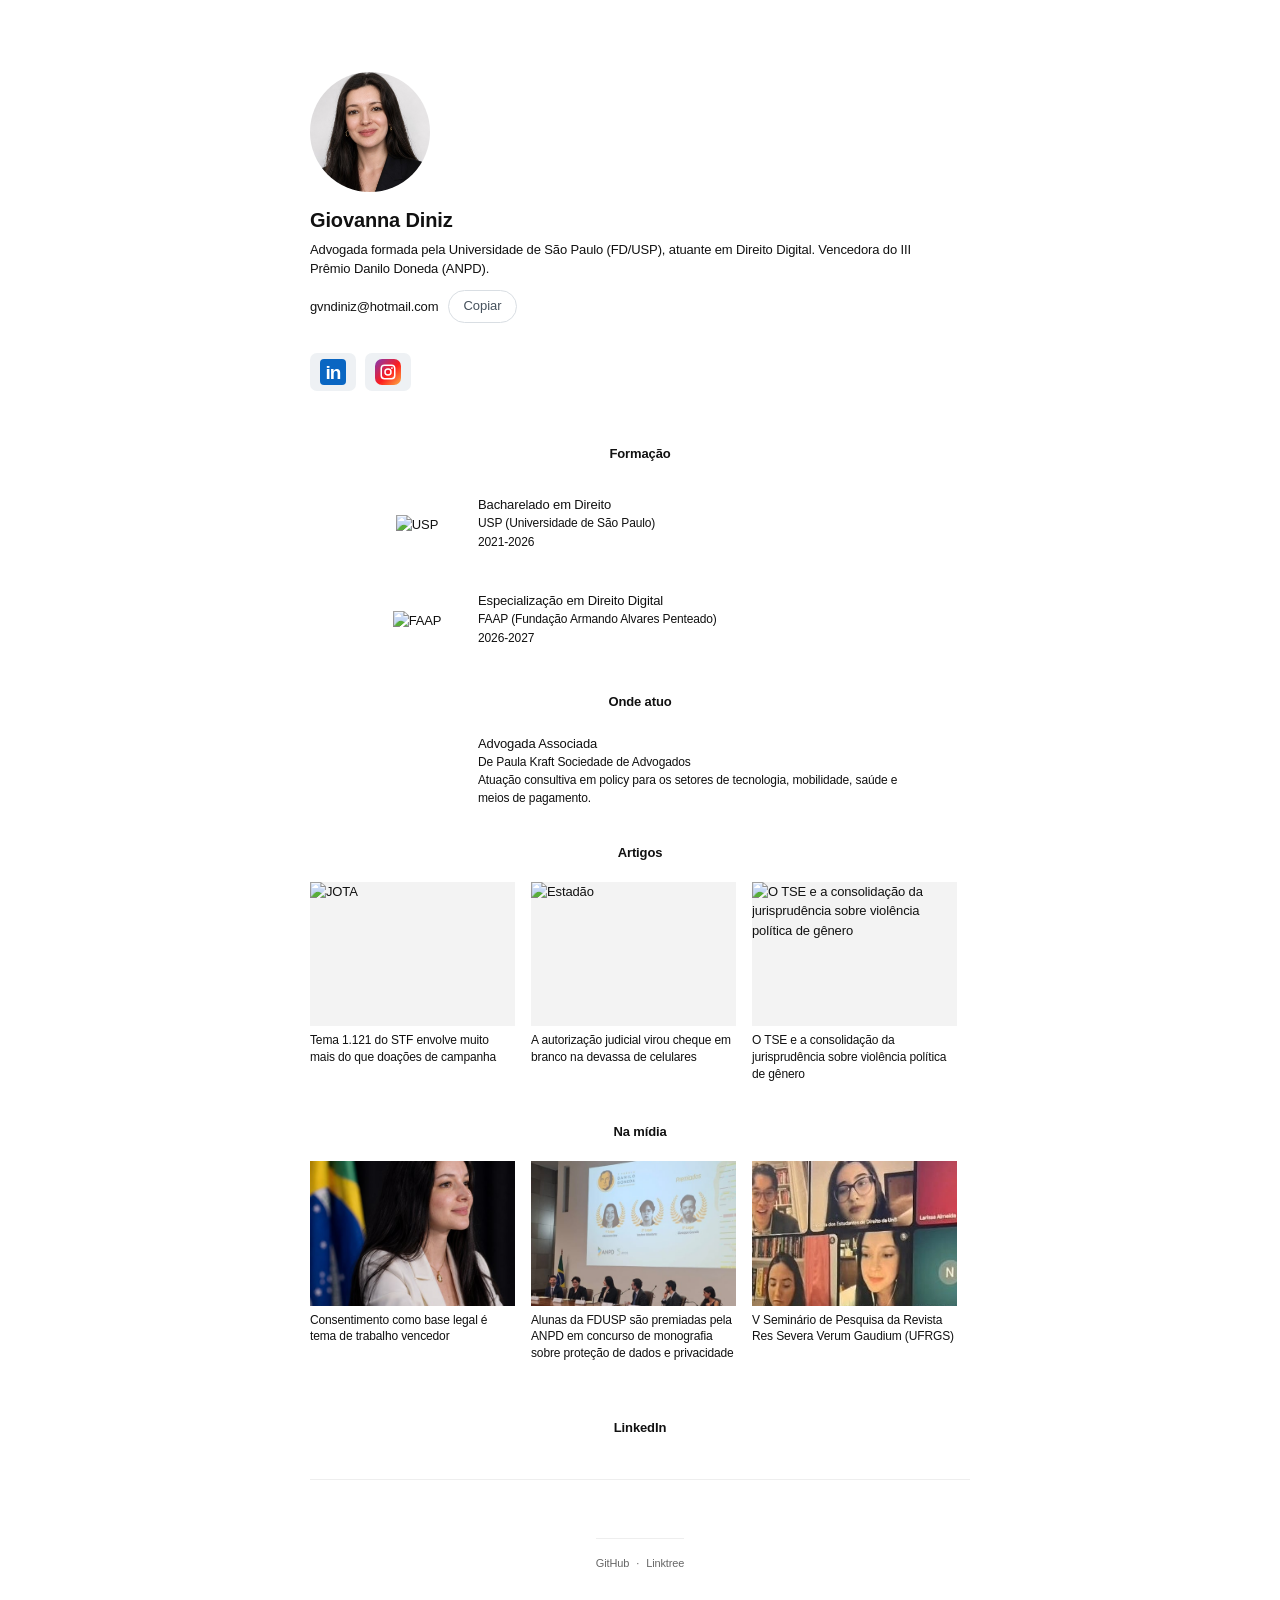
==== commit fa069c62: "Update index.html" ====
--- a/index.html
+++ b/index.html
@@ -756,6 +756,7 @@
         <span class="education-copy">
           <strong>Advogada Associada</strong>
           <span>De Paula Kraft Sociedade de Advogados</span>
+          <span>Atuação consultiva em policy para os setores de tecnologia, mobilidade, saúde e meios de pagamento.</span>
         </span>
       </a>
     </section>
